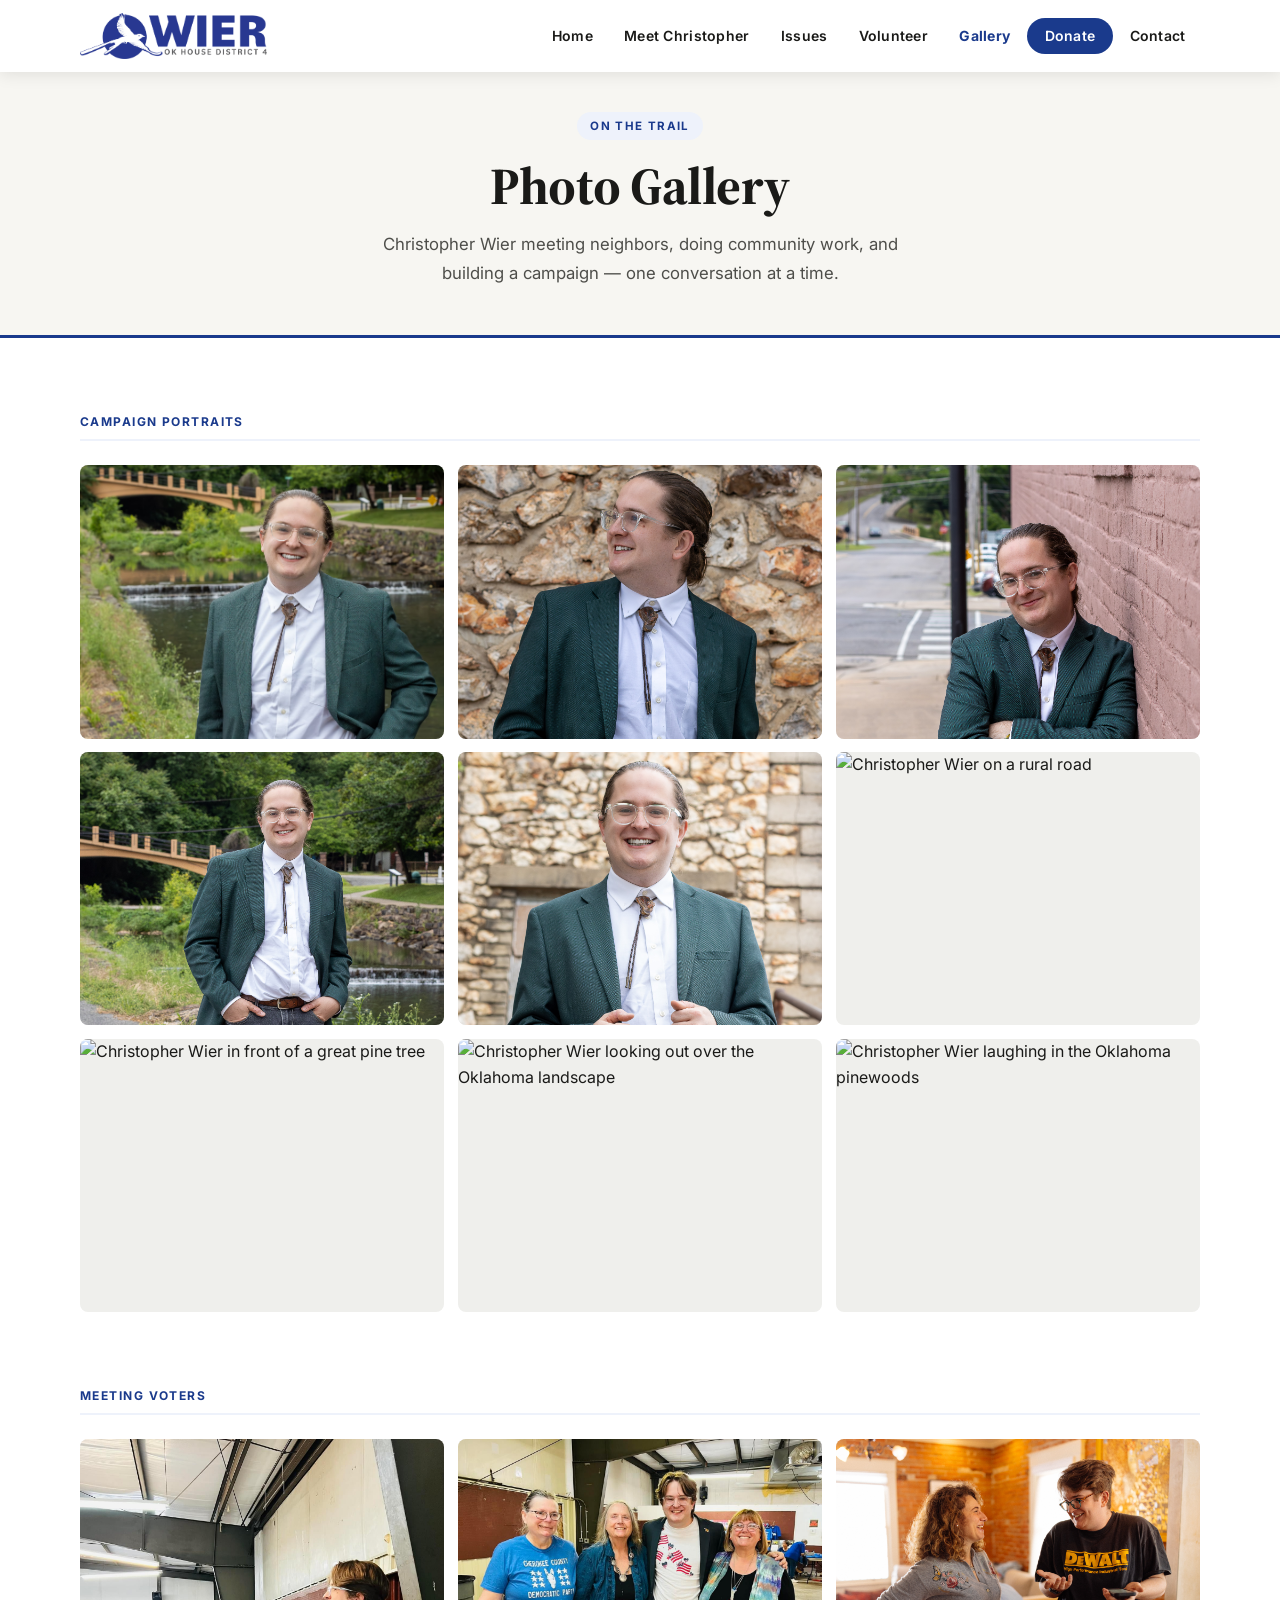
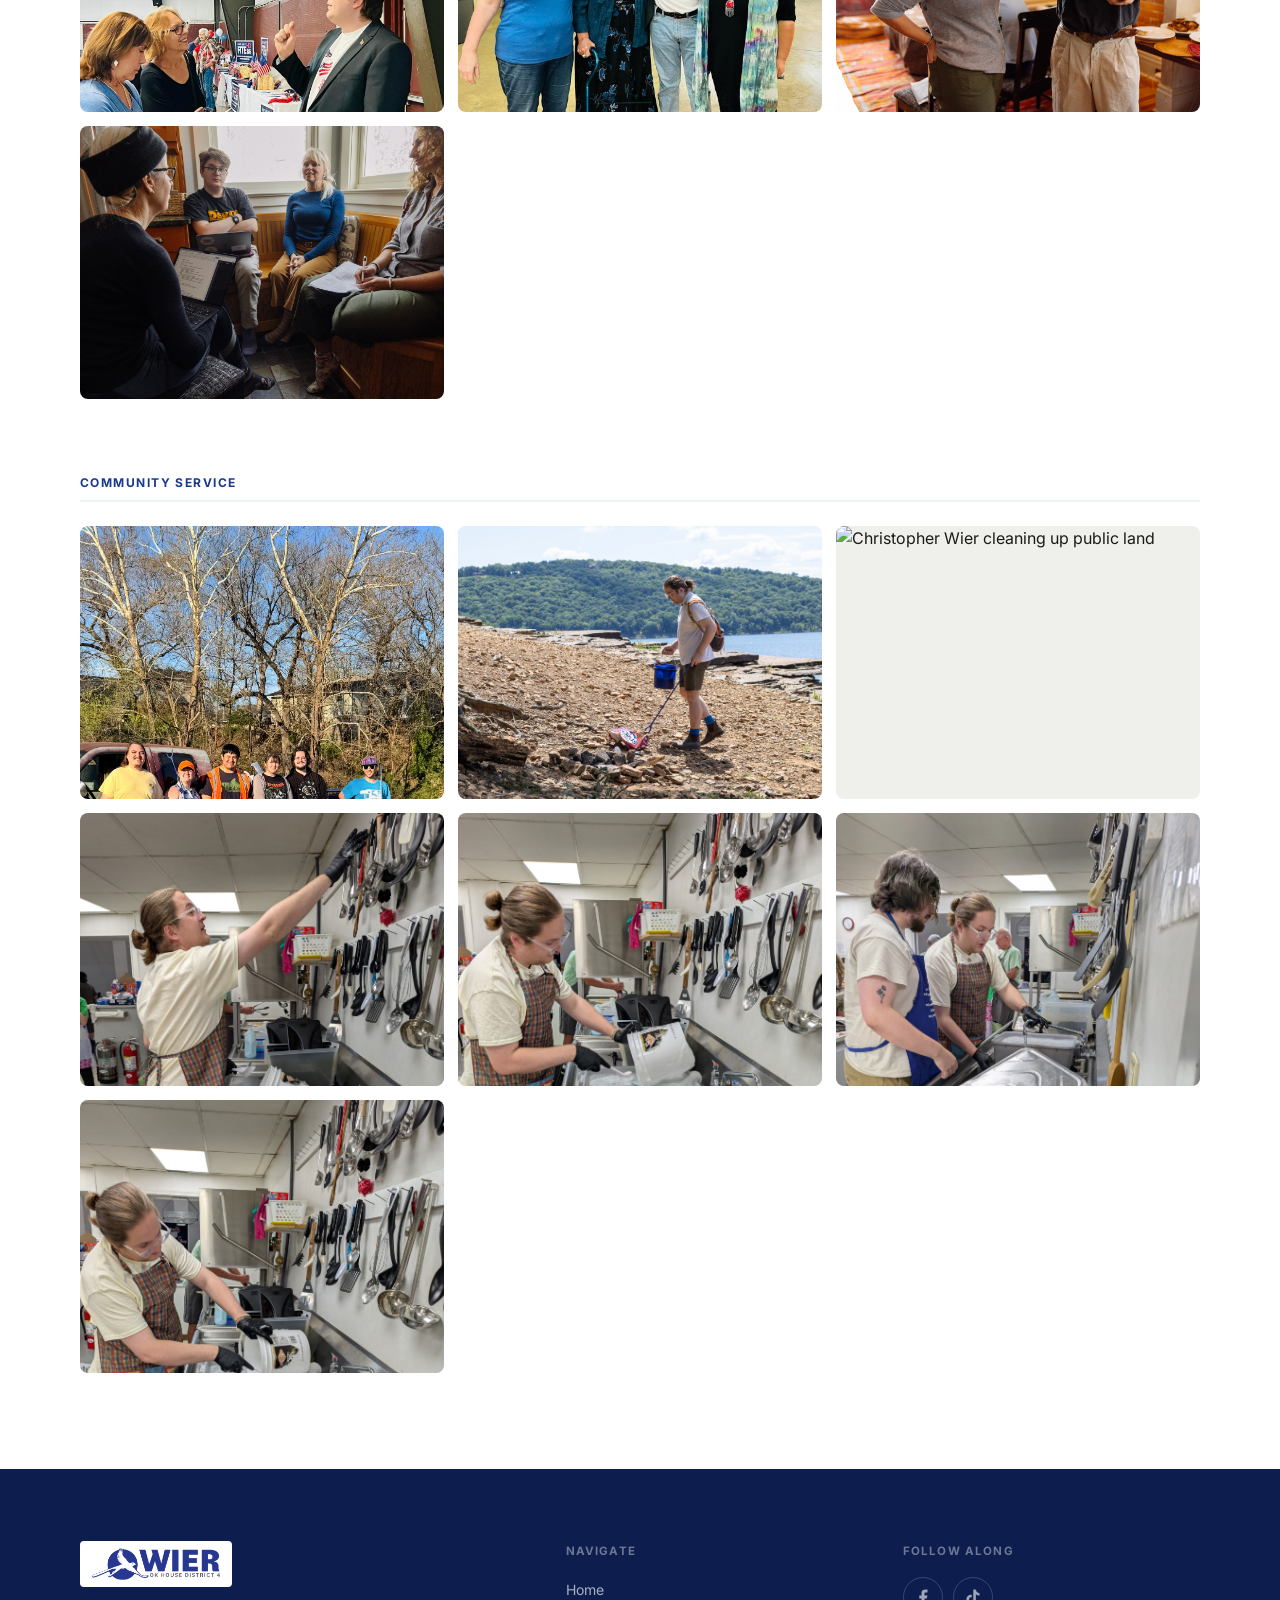
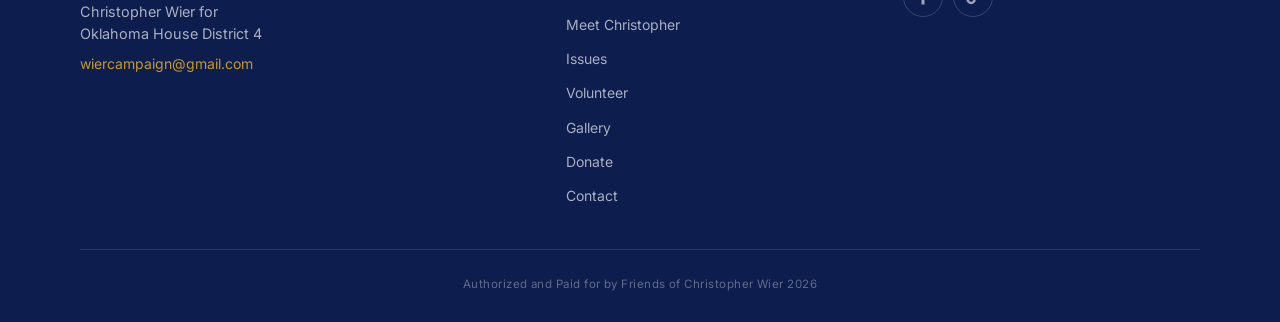
==== gallery.html @ afa6b305 "Complete campaign site redesign and feature additions - Full site rebuild: professional hero, Meet C" ====
<!DOCTYPE html>
<html lang="en">
<head>
  <meta charset="UTF-8">
  <meta name="viewport" content="width=device-width, initial-scale=1.0">
  <title>Gallery – Christopher Wier for Oklahoma House District 4</title>
  <meta name="description" content="Photos of Christopher Wier on the campaign trail in Oklahoma House District 4.">

  <link rel="icon" type="image/svg+xml" href="favicon.svg">
  <link rel="icon" type="image/png" href="assets/logos/Wier_logo_Final.png">
  <link rel="apple-touch-icon" href="assets/logos/Wier_logo_Final.png">

  <link rel="preconnect" href="https://fonts.googleapis.com">
  <link rel="preconnect" href="https://fonts.gstatic.com" crossorigin>
  <link href="https://fonts.googleapis.com/css2?family=Inter:wght@400;500;600;700&family=Source+Serif+4:ital,opsz,wght@0,8..60,400;0,8..60,600;0,8..60,700;1,8..60,400;1,8..60,600&display=swap" rel="stylesheet">

  <link rel="stylesheet" href="css/styles.css">
  <link rel="stylesheet" href="css/gallery.css">
</head>
<body class="gallery-page">

  <!-- =========================================================
       NAVIGATION  (same as main site)
  ========================================================= -->
  <header class="site-header is-scrolled" id="site-header">
    <nav class="nav-wrap">
      <a href="index.html" class="nav-logo-link" aria-label="Christopher Wier – Home">
        <img
          src="assets/logos/Wier_logo_Final.png"
          alt="Wier – OK House District 4"
          class="nav-logo"
          width="200"
          height="49"
        >
      </a>

      <button class="hamburger" id="hamburger" aria-label="Open navigation menu" aria-expanded="false" aria-controls="nav-menu">
        <span></span>
        <span></span>
        <span></span>
      </button>

      <ul class="nav-menu" id="nav-menu" role="list">
        <li><a href="index.html"          class="nav-link">Home</a></li>
        <li><a href="index.html#meet"     class="nav-link">Meet Christopher</a></li>
        <li><a href="index.html#issues"   class="nav-link">Issues</a></li>
        <li><a href="index.html#volunteer" class="nav-link">Volunteer</a></li>
        <li><a href="gallery.html"        class="nav-link nav-active">Gallery</a></li>
        <li><a href="https://secure.actblue.com/donate/christopher-wier-2026" class="nav-link nav-donate-pill" target="_blank" rel="noopener">Donate</a></li>
        <li><a href="index.html#contact"  class="nav-link">Contact</a></li>
      </ul>
    </nav>
  </header>

  <!-- =========================================================
       GALLERY HEADER
  ========================================================= -->
  <section class="gallery-hero">
    <div class="container">
      <span class="eyebrow">On the Trail</span>
      <h1>Photo Gallery</h1>
      <p>Christopher Wier meeting neighbors, doing community work, and building a campaign — one conversation at a time.</p>
    </div>
  </section>

  <!-- =========================================================
       GALLERY GRID
  ========================================================= -->
  <main class="gallery-main">
    <div class="container">

      <!-- Campaign Portraits -->
      <div class="gallery-category">
        <h2 class="gallery-cat-heading">Campaign Portraits</h2>
        <div class="photo-grid">

          <figure class="photo-item">
            <img src="assets/images/Front%20Page.JPG" alt="Christopher Wier at the Tahlequah bridge" loading="lazy">
          </figure>

          <figure class="photo-item">
            <img src="assets/images/WIER2026-1.JPG" alt="Christopher Wier" loading="lazy">
          </figure>

          <figure class="photo-item">
            <img src="assets/images/WIER2026-10.JPG" alt="Christopher Wier leaning against a brick building" loading="lazy">
          </figure>

          <figure class="photo-item">
            <img src="assets/images/WIER2026-20.JPG" alt="Christopher Wier at the creek in Tahlequah" loading="lazy">
          </figure>

          <figure class="photo-item">
            <img src="assets/images/WIER2026-5.JPG" alt="Christopher Wier on stone steps" loading="lazy">
          </figure>

          <figure class="photo-item">
            <img src="assets/images/DSC_1035.JPG" alt="Christopher Wier on a rural road" loading="lazy">
          </figure>

          <figure class="photo-item">
            <img src="assets/images/DSC_1046.JPG" alt="Christopher Wier in front of a great pine tree" loading="lazy">
          </figure>

          <figure class="photo-item">
            <img src="assets/images/DSC_1092.JPG" alt="Christopher Wier looking out over the Oklahoma landscape" loading="lazy">
          </figure>

          <figure class="photo-item">
            <img src="assets/images/DSC_1108.JPG" alt="Christopher Wier laughing in the Oklahoma pinewoods" loading="lazy">
          </figure>

        </div>
      </div>

      <!-- On the Trail -->
      <div class="gallery-category">
        <h2 class="gallery-cat-heading">Meeting Voters</h2>
        <div class="photo-grid">

          <figure class="photo-item">
            <img src="assets/images/IMG_5459.jpg" alt="Christopher Wier talking with voters at an event" loading="lazy">
          </figure>

          <figure class="photo-item">
            <img src="assets/images/IMG_5456.jpg" alt="Christopher Wier with supporters at a campaign event" loading="lazy">
          </figure>

          <figure class="photo-item">
            <img src="assets/images/_68A7377.jpg" alt="Christopher Wier meeting with constituents" loading="lazy">
          </figure>

          <figure class="photo-item">
            <img src="assets/images/_68A8656.jpg" alt="Christopher Wier at a campaign organizing meeting" loading="lazy">
          </figure>

        </div>
      </div>

      <!-- Community Service -->
      <div class="gallery-category">
        <h2 class="gallery-cat-heading">Community Service</h2>
        <div class="photo-grid">

          <figure class="photo-item">
            <img src="assets/images/IMG_7055.jpg" alt="Christopher Wier with a community cleanup crew" loading="lazy">
          </figure>

          <figure class="photo-item">
            <img src="assets/images/WIER2026-37_edited.jpg" alt="Christopher Wier doing environmental cleanup at the lake" loading="lazy">
          </figure>

          <figure class="photo-item">
            <img src="assets/images/WIER2026-38_edited.jpg" alt="Christopher Wier cleaning up public land" loading="lazy">
          </figure>

          <figure class="photo-item">
            <img src="assets/images/1000003516.jpeg" alt="Christopher Wier volunteering at a community kitchen" loading="lazy">
          </figure>

          <figure class="photo-item">
            <img src="assets/images/1000003518.jpeg" alt="Christopher Wier doing dish work at a community food service" loading="lazy">
          </figure>

          <figure class="photo-item">
            <img src="assets/images/1000003520.jpeg" alt="Christopher Wier volunteering at a community food pantry" loading="lazy">
          </figure>

          <figure class="photo-item">
            <img src="assets/images/PXL_20260604_215813977.jpeg" alt="Christopher Wier volunteering at a community kitchen" loading="lazy">
          </figure>

        </div>
      </div>

    </div>
  </main>

  <!-- =========================================================
       FOOTER  (same as main site)
  ========================================================= -->
  <footer class="site-footer" role="contentinfo">
    <div class="container">
      <div class="footer-grid">

        <div class="footer-brand">
          <img
            src="assets/logos/Wier_logo_Final.png"
            alt="Christopher Wier – OK House District 4"
            class="footer-logo"
            width="180"
            height="44"
            loading="lazy"
          >
          <p>Christopher Wier for<br>Oklahoma House District 4</p>
          <a href="mailto:wiercampaign@gmail.com" class="footer-email">wiercampaign@gmail.com</a>
        </div>

        <div class="footer-nav-col">
          <p class="footer-col-heading">Navigate</p>
          <ul role="list" class="footer-nav-list">
            <li><a href="index.html">Home</a></li>
            <li><a href="index.html#meet">Meet Christopher</a></li>
            <li><a href="index.html#issues">Issues</a></li>
            <li><a href="index.html#volunteer">Volunteer</a></li>
            <li><a href="gallery.html">Gallery</a></li>
            <li><a href="https://secure.actblue.com/donate/christopher-wier-2026" target="_blank" rel="noopener">Donate</a></li>
            <li><a href="index.html#contact">Contact</a></li>
          </ul>
        </div>

        <div class="footer-social-col">
          <p class="footer-col-heading">Follow Along</p>
          <div class="footer-icons" role="list">
            <a href="https://www.facebook.com/wierok2024" class="footer-icon-link" aria-label="Facebook" role="listitem" target="_blank" rel="noopener">
              <svg viewBox="0 0 24 24" fill="currentColor" aria-hidden="true"><path d="M18 2h-3a5 5 0 0 0-5 5v3H7v4h3v8h4v-8h3l1-4h-4V7a1 1 0 0 1 1-1h3z"/></svg>
            </a>
            <a href="https://www.tiktok.com/@chriswier" class="footer-icon-link" aria-label="TikTok" role="listitem" target="_blank" rel="noopener">
              <svg viewBox="0 0 24 24" fill="currentColor" aria-hidden="true"><path d="M19.59 6.69a4.83 4.83 0 0 1-3.77-4.25V2h-3.45v13.67a2.89 2.89 0 0 1-2.88 2.5 2.89 2.89 0 0 1-2.89-2.89 2.89 2.89 0 0 1 2.89-2.89c.28 0 .54.04.79.1V9.01a6.32 6.32 0 0 0-.79-.05 6.34 6.34 0 0 0-6.34 6.34 6.34 6.34 0 0 0 6.34 6.34 6.34 6.34 0 0 0 6.33-6.34V8.69a8.18 8.18 0 0 0 4.78 1.52V6.76a4.85 4.85 0 0 1-1.01-.07z"/></svg>
            </a>
          </div>
        </div>

      </div>

      <div class="footer-bottom">
        <p class="paid-for">Authorized and Paid for by Friends of Christopher Wier 2026</p>
      </div>
    </div>
  </footer>

  <script src="js/gallery.js"></script>
</body>
</html>
---- css/styles.css ----
/* ================================================================
   Christopher Wier for Oklahoma House District 4
   Campaign Website – Stylesheet
   ================================================================ */

/* ---------------------------------------------------------------
   1. Design Tokens
--------------------------------------------------------------- */
:root {
  /* Brand Colors */
  --blue:        #1A3A8C;   /* primary campaign blue (matches logo) */
  --blue-dark:   #0C1D4E;   /* deep navy – dark sections            */
  --blue-mid:    #2451B0;   /* hover / active states                */
  --blue-light:  #EEF2FB;   /* tint for subtle bg accents           */
  --gold:        #C59A28;   /* warm gold accent                     */
  --gold-dark:   #A07C18;   /* gold hover                           */
  --gold-light:  #FDF7E7;   /* gold tint                            */

  /* Neutrals */
  --white:       #FFFFFF;
  --off-white:   #F7F6F2;   /* light section backgrounds            */
  --gray-100:    #EFEFEC;
  --gray-200:    #DDDDD9;
  --gray-400:    #9A9993;
  --gray-600:    #55554F;
  --text:        #1A1A18;
  --text-muted:  #4E4E4A;

  /* Typography */
  --font-ui:      'Inter', system-ui, -apple-system, sans-serif;
  --font-display: 'Source Serif 4', Georgia, 'Times New Roman', serif;

  /* Spacing & Layout */
  --max-w:    1200px;
  --gutter:   clamp(1.25rem, 5vw, 2.5rem);
  --section-pad: clamp(4rem, 9vw, 7rem);

  /* Elevation */
  --shadow-sm: 0 1px 4px rgba(0,0,0,.06);
  --shadow:    0 2px 14px rgba(0,0,0,.08);
  --shadow-md: 0 6px 28px rgba(0,0,0,.12);
  --shadow-lg: 0 12px 48px rgba(0,0,0,.16);

  /* Misc */
  --radius:    4px;
  --radius-lg: 8px;
  --ease:      cubic-bezier(.25,.46,.45,.94);
  --speed:     .2s;
}

/* ---------------------------------------------------------------
   2. Reset & Base
--------------------------------------------------------------- */
*, *::before, *::after { box-sizing: border-box; margin: 0; padding: 0; }

/* Ensure the HTML hidden attribute always wins over display:flex/grid */
[hidden] { display: none !important; }

html {
  scroll-behavior: smooth;
  -webkit-text-size-adjust: 100%;
}

body {
  font-family: var(--font-ui);
  font-size: 1rem;
  line-height: 1.6;
  color: var(--text);
  background: var(--white);
  -webkit-font-smoothing: antialiased;
  -moz-osx-font-smoothing: grayscale;
}

img, svg { display: block; max-width: 100%; height: auto; }
a { color: inherit; text-decoration: none; }
ul { list-style: none; }
button { cursor: pointer; font-family: inherit; border: none; background: none; }
input, select, textarea { font-family: inherit; }

/* ---------------------------------------------------------------
   3. Typography Scale
--------------------------------------------------------------- */
h1, h2, h3, h4 {
  font-family: var(--font-display);
  line-height: 1.15;
  color: var(--text);
}

h1 { font-size: clamp(2.6rem, 6vw, 4.75rem); font-weight: 700; letter-spacing: -.01em; }
h2 { font-size: clamp(1.85rem, 4vw, 2.75rem); font-weight: 600; letter-spacing: -.01em; }
h3 { font-size: 1.2rem; font-weight: 600; }

p {
  line-height: 1.75;
  color: var(--text-muted);
}
p + p { margin-top: .9rem; }

.intro-lead {
  font-size: 1.1rem;
  line-height: 1.75;
  color: var(--text);
}

/* Eyebrow labels */
.eyebrow {
  display: inline-block;
  font-family: var(--font-ui);
  font-size: .72rem;
  font-weight: 700;
  letter-spacing: .12em;
  text-transform: uppercase;
  color: var(--blue);
  background: var(--blue-light);
  padding: .3rem .8rem;
  border-radius: 2rem;
  margin-bottom: .65rem;
}
.eyebrow-light {
  display: inline-block;
  font-family: var(--font-ui);
  font-size: .72rem;
  font-weight: 700;
  letter-spacing: .12em;
  text-transform: uppercase;
  color: var(--gold);
  margin-bottom: .65rem;
}

/* ---------------------------------------------------------------
   4. Layout Utilities
--------------------------------------------------------------- */
.container {
  max-width: var(--max-w);
  margin: 0 auto;
  padding: 0 var(--gutter);
}

.section {
  padding: var(--section-pad) 0;
}

/* Background variants */
.bg-light { background: var(--off-white); }
.bg-dark  { background: var(--blue-dark); }
.bg-blue  { background: var(--blue); }

.section-header.centered {
  max-width: 660px;
  margin: 0 auto clamp(2.5rem, 5vw, 4rem);
  text-align: center;
}
.section-header.centered h2 { margin-top: .4rem; }
.section-lead {
  margin-top: .75rem;
  font-size: 1.05rem;
  color: var(--text-muted);
}

/* ---------------------------------------------------------------
   5. Buttons
--------------------------------------------------------------- */
.btn {
  display: inline-flex;
  align-items: center;
  justify-content: center;
  gap: .45rem;
  padding: .8rem 1.8rem;
  border-radius: var(--radius);
  font-family: var(--font-ui);
  font-size: .875rem;
  font-weight: 600;
  letter-spacing: .04em;
  text-transform: uppercase;
  white-space: nowrap;
  transition: background var(--speed) var(--ease),
              border-color var(--speed) var(--ease),
              color var(--speed) var(--ease),
              transform var(--speed) var(--ease),
              box-shadow var(--speed) var(--ease);
}
.btn:focus-visible {
  outline: 3px solid var(--gold);
  outline-offset: 3px;
}
.btn:active { transform: scale(.98); }

/* Solid blue */
.btn-blue {
  background: var(--blue);
  color: var(--white);
  border: 2px solid var(--blue);
}
.btn-blue:hover {
  background: var(--blue-mid);
  border-color: var(--blue-mid);
  transform: translateY(-1px);
  box-shadow: 0 4px 14px rgba(26,58,140,.3);
}

/* Solid white (for dark backgrounds) */
.btn-white {
  background: var(--white);
  color: var(--blue);
  border: 2px solid var(--white);
  font-weight: 700;
}
.btn-white:hover {
  background: var(--off-white);
  transform: translateY(-1px);
  box-shadow: 0 4px 14px rgba(0,0,0,.15);
}

/* Ghost white (for dark backgrounds) */
.btn-ghost-white {
  background: transparent;
  color: var(--white);
  border: 2px solid rgba(255,255,255,.75);
}
.btn-ghost-white:hover {
  background: rgba(255,255,255,.1);
  border-color: var(--white);
}

/* Gold accent */
.btn-gold {
  background: var(--gold);
  color: var(--blue-dark);
  border: 2px solid var(--gold);
  font-weight: 700;
}
.btn-gold:hover {
  background: var(--gold-dark);
  border-color: var(--gold-dark);
  transform: translateY(-1px);
  box-shadow: 0 4px 16px rgba(197,154,40,.4);
}

/* Large size */
.btn-lg {
  padding: 1rem 2.5rem;
  font-size: 1rem;
}

/* Full width */
.btn-full { width: 100%; }

/* ---------------------------------------------------------------
   6. Navigation
--------------------------------------------------------------- */
.site-header {
  position: fixed;
  top: 0;
  left: 0;
  right: 0;
  z-index: 200;
  transition: background var(--speed) var(--ease),
              box-shadow var(--speed) var(--ease);
}

/* Transparent state (over hero) */
.site-header.is-transparent {
  background: transparent;
}
.site-header.is-transparent .nav-logo {
  /* Keep real logo colors — drop-shadow lifts it off the dark photo */
  filter: drop-shadow(0 1px 6px rgba(0,0,0,.55));
}
.site-header.is-transparent .nav-link {
  color: rgba(255,255,255,.92);
}
.site-header.is-transparent .nav-link:hover {
  color: #fff;
}
.site-header.is-transparent .nav-donate-pill {
  background: var(--gold);
  color: var(--blue-dark) !important;
}
.site-header.is-transparent .hamburger span {
  background: #fff;
}

/* Scrolled state */
.site-header.is-scrolled {
  background: var(--white);
  box-shadow: 0 2px 16px rgba(0,0,0,.1);
}
.site-header.is-scrolled .nav-logo {
  filter: none;
}
.site-header.is-scrolled .nav-link {
  color: var(--text);
}
.site-header.is-scrolled .nav-link:hover {
  color: var(--blue);
}
.site-header.is-scrolled .nav-donate-pill {
  background: var(--blue);
  color: var(--white) !important;
}
.site-header.is-scrolled .hamburger span {
  background: var(--text);
}

.nav-wrap {
  max-width: var(--max-w);
  margin: 0 auto;
  padding: 0 var(--gutter);
  height: 72px;
  display: flex;
  align-items: center;
  justify-content: space-between;
  gap: 1rem;
}

.nav-logo-link { display: flex; align-items: center; flex-shrink: 0; }
.nav-logo { height: 46px; width: auto; transition: filter var(--speed); }

.nav-menu {
  display: flex;
  align-items: center;
  gap: .15rem;
}

.nav-link {
  display: block;
  padding: .45rem .9rem;
  font-size: .875rem;
  font-weight: 600;
  border-radius: var(--radius);
  letter-spacing: .02em;
  transition: color var(--speed), background var(--speed);
}

.nav-donate-pill {
  padding: .45rem 1.1rem !important;
  border-radius: 3rem !important;
  transition: background var(--speed), color var(--speed) !important;
}
.nav-donate-pill:hover { opacity: .9; }

/* Hamburger */
.hamburger {
  display: none;
  flex-direction: column;
  gap: 5px;
  padding: 8px;
  margin-right: -.5rem;
  background: transparent;
  border: none;
  cursor: pointer;
  flex-shrink: 0;
}
.hamburger span {
  display: block;
  width: 24px;
  height: 2px;
  border-radius: 2px;
  background: var(--text);
  transition: transform .3s var(--ease), opacity .3s;
}
.hamburger[aria-expanded="true"] span:nth-child(1) {
  transform: translateY(7px) rotate(45deg);
}
.hamburger[aria-expanded="true"] span:nth-child(2) {
  opacity: 0;
}
.hamburger[aria-expanded="true"] span:nth-child(3) {
  transform: translateY(-7px) rotate(-45deg);
}

/* ---------------------------------------------------------------
   7. Hero
--------------------------------------------------------------- */
.hero {
  position: relative;
  min-height: 100svh;
  min-height: 100vh;
  display: flex;
  flex-direction: column;
  justify-content: flex-end;
  overflow: hidden;
}

.hero-media {
  position: absolute;
  inset: 0;
  z-index: 0;
}
.hero-bg {
  width: 100%;
  height: 100%;
  object-fit: cover;
  object-position: center 20%;
}
.hero-gradient {
  position: absolute;
  inset: 0;
  /* Lighter at top (shows Christopher's face) → very dark at bottom (text) */
  background: linear-gradient(
    to top,
    rgba(8, 18, 56, .96) 0%,
    rgba(8, 18, 56, .80) 30%,
    rgba(8, 18, 56, .35) 60%,
    rgba(8, 18, 56, .08) 100%
  );
}

.hero-body {
  position: relative;
  z-index: 1;
  max-width: var(--max-w);
  width: 100%;
  margin: 0 auto;
  padding: 7rem var(--gutter) 5.5rem;
}

.hero-logo {
  height: 62px;
  width: auto;
  margin-bottom: 1.75rem;
  /* Keep real logo — drop-shadow creates contrast against the dark photo overlay */
  filter: drop-shadow(0 2px 8px rgba(0,0,0,.6));
}

.hero-name {
  font-family: var(--font-display);
  font-size: clamp(2.75rem, 6.5vw, 5rem);
  font-weight: 700;
  color: var(--white);
  line-height: 1.05;
  letter-spacing: -.02em;
  text-shadow: 0 2px 20px rgba(0,0,0,.3);
}

.hero-office {
  margin-top: .35rem;
  font-size: clamp(.9rem, 2vw, 1.2rem);
  font-weight: 600;
  color: rgba(255,255,255,.8);
  letter-spacing: .06em;
  text-transform: uppercase;
}

.hero-tagline {
  margin-top: 1rem;
  font-family: var(--font-display);
  font-size: clamp(1.05rem, 2.2vw, 1.4rem);
  font-style: italic;
  color: rgba(255,255,255,.88);
  line-height: 1.5;
}

.hero-actions {
  display: flex;
  flex-wrap: wrap;
  gap: .85rem;
  margin-top: 2.25rem;
}

.hero-scroll-cue {
  position: absolute;
  bottom: 1.5rem;
  left: 50%;
  transform: translateX(-50%);
  z-index: 1;
  color: rgba(255,255,255,.55);
  animation: bounce-y 2.2s infinite ease-in-out;
}
@keyframes bounce-y {
  0%, 100% { transform: translateX(-50%) translateY(0); }
  50%       { transform: translateX(-50%) translateY(7px); }
}

/* ---------------------------------------------------------------
   8. Meet Christopher  (intro section)
--------------------------------------------------------------- */
.meet-grid {
  display: grid;
  grid-template-columns: 340px 1fr;
  gap: clamp(2.5rem, 7vw, 6rem);
  align-items: center;
}

/* Portrait */
.meet-portrait-col { position: relative; }

.portrait-frame {
  border-radius: var(--radius-lg);
  overflow: hidden;
  box-shadow: var(--shadow-lg);
  position: relative;
}
/* Gold accent line */
.portrait-frame::before {
  content: '';
  position: absolute;
  top: -6px;
  left: -6px;
  right: 6px;
  bottom: 6px;
  border: 3px solid var(--gold);
  border-radius: var(--radius-lg);
  z-index: -1;
  pointer-events: none;
}
.portrait-img {
  width: 100%;
  aspect-ratio: 3/4;
  object-fit: cover;
  object-position: center top;
}

/* District badge */
.portrait-badge {
  position: absolute;
  bottom: -1.25rem;
  right: -1.25rem;
  background: var(--blue);
  color: var(--white);
  padding: 1rem 1.35rem;
  border-radius: var(--radius);
  text-align: center;
  box-shadow: var(--shadow-md);
  line-height: 1.3;
}
.badge-top {
  display: block;
  font-size: .68rem;
  font-weight: 700;
  letter-spacing: .1em;
  text-transform: uppercase;
  color: var(--gold);
}
.badge-num {
  display: block;
  font-family: var(--font-display);
  font-size: 1.15rem;
  font-weight: 600;
}

/* Text column */
.meet-text-col h2      { margin: .4rem 0 1.25rem; }
.meet-text-col p       { margin-bottom: .9rem; }
.meet-text-col .btn    { margin-top: 1.5rem; }

/* ---------------------------------------------------------------
   9. About / Bio
--------------------------------------------------------------- */
.about-grid {
  display: grid;
  grid-template-columns: 1.15fr 1fr;
  gap: clamp(2.5rem, 7vw, 6rem);
  align-items: start;
}

.about-text-col h2 { margin: .4rem 0 1.5rem; }
.about-text-col p  { font-size: 1.025rem; }

/* Stacked photo layout */
.photo-stack {
  display: grid;
  grid-template-rows: auto auto;
  gap: .85rem;
}
.photo-stack-main img,
.photo-stack-secondary img {
  width: 100%;
  border-radius: var(--radius-lg);
  box-shadow: var(--shadow);
}
.photo-stack-main img {
  aspect-ratio: 4/3;
  object-fit: cover;
  object-position: center;
}
.photo-stack-secondary img {
  aspect-ratio: 4/3;
  object-fit: cover;
  object-position: center top;
}

/* ---------------------------------------------------------------
   10. Issues
--------------------------------------------------------------- */
.issues-grid {
  display: grid;
  grid-template-columns: repeat(2, 1fr);
  gap: 1.5rem;
  margin-bottom: clamp(2rem, 5vw, 3.5rem);
}

.issue-card {
  background: var(--white);
  border: 1px solid var(--gray-100);
  border-top: 3px solid var(--blue);
  border-radius: var(--radius-lg);
  padding: 1.85rem 1.75rem;
  transition: box-shadow var(--speed), transform var(--speed);
}
.issue-card:hover {
  box-shadow: var(--shadow-md);
  transform: translateY(-3px);
}

.issue-icon {
  width: 50px;
  height: 50px;
  background: var(--blue-light);
  border-radius: 50%;
  display: flex;
  align-items: center;
  justify-content: center;
  margin-bottom: 1.25rem;
}
.issue-icon svg {
  width: 22px;
  height: 22px;
  stroke: var(--blue);
}

.issue-card h3 {
  font-size: 1.1rem;
  line-height: 1.3;
  margin-bottom: .75rem;
  color: var(--text);
}
.issue-card p { font-size: .95rem; }

/* Photo bar below cards */
.issues-photos {
  display: grid;
  grid-template-columns: repeat(3, 1fr);
  gap: 1rem;
}
.issues-photo {
  width: 100%;
  aspect-ratio: 4/3;
  object-fit: cover;
  border-radius: var(--radius-lg);
  box-shadow: var(--shadow);
}

/* ---------------------------------------------------------------
   11. Plan / How We Move Forward
--------------------------------------------------------------- */
.plan-grid {
  display: grid;
  grid-template-columns: 1.2fr 1fr;
  gap: clamp(2.5rem, 7vw, 6rem);
  align-items: center;
}

/* Text */
.plan-text-col h2 {
  color: var(--white);
  margin: .4rem 0 1.5rem;
}
.plan-text-col p  { color: rgba(255,255,255,.82); font-size: 1.025rem; }

.plan-quote {
  margin: 2rem 0;
  padding: 1.5rem 1.75rem;
  border-left: 4px solid var(--gold);
  background: rgba(255,255,255,.05);
  border-radius: 0 var(--radius) var(--radius) 0;
}
.plan-quote p {
  font-family: var(--font-display);
  font-style: italic;
  font-size: 1.2rem;
  color: var(--gold);
  line-height: 1.5;
}
.plan-quote p + p { margin-top: .25rem; }
.plan-quote footer {
  margin-top: .85rem;
  font-size: .85rem;
  font-weight: 600;
  color: rgba(255,255,255,.5);
  letter-spacing: .04em;
}

/* Photo */
.plan-photo {
  width: 100%;
  border-radius: var(--radius-lg);
  box-shadow: var(--shadow-lg);
  aspect-ratio: 3/4;
  object-fit: cover;
  object-position: center top;
}

/* ---------------------------------------------------------------
   12a. Newsletter Strip
--------------------------------------------------------------- */
.newsletter-strip {
  background: var(--blue-light);
  border-top: 3px solid var(--blue);
  border-bottom: 3px solid var(--blue);
  padding: clamp(2.5rem, 5vw, 4rem) 0;
}

.newsletter-inner {
  display: grid;
  grid-template-columns: 1fr 1.4fr;
  gap: clamp(1.5rem, 5vw, 4rem);
  align-items: center;
}

.newsletter-text h2 {
  font-size: clamp(1.35rem, 3vw, 1.85rem);
  color: var(--blue-dark);
  margin-bottom: .5rem;
}
.newsletter-text p {
  font-size: .95rem;
  color: var(--text-muted);
  line-height: 1.65;
}

.newsletter-fields {
  display: flex;
  gap: .65rem;
  flex-wrap: wrap;
}
.nl-field { flex: 1; min-width: 160px; }
.nl-field input {
  width: 100%;
  padding: .72rem .95rem;
  border: 1.5px solid var(--gray-200);
  border-radius: var(--radius);
  font-family: var(--font-ui);
  font-size: .95rem;
  color: var(--text);
  background: var(--white);
  outline: none;
  transition: border-color var(--speed), box-shadow var(--speed);
}
.nl-field input::placeholder { color: var(--gray-400); }
.nl-field input:focus {
  border-color: var(--blue);
  box-shadow: 0 0 0 3px rgba(26,58,140,.12);
}
.nl-field input.invalid {
  border-color: #DC2626;
  box-shadow: 0 0 0 3px rgba(220,38,38,.1);
}

.newsletter-fields .btn {
  flex-shrink: 0;
  align-self: flex-start;
}

.nl-feedback {
  margin-top: .85rem;
  width: 100%;
}

/* Screen-reader-only labels */
.sr-only {
  position: absolute;
  width: 1px;
  height: 1px;
  padding: 0;
  margin: -1px;
  overflow: hidden;
  clip: rect(0,0,0,0);
  white-space: nowrap;
  border: 0;
}

@media (max-width: 720px) {
  .newsletter-inner { grid-template-columns: 1fr; }
  .newsletter-fields { flex-direction: column; }
  .newsletter-fields .btn { width: 100%; }
}

/* ---------------------------------------------------------------
   12. Forms (shared)
--------------------------------------------------------------- */
.form-card {
  background: var(--white);
  border-radius: var(--radius-lg);
  box-shadow: var(--shadow-md);
  padding: clamp(1.75rem, 5vw, 3rem);
  max-width: 780px;
  margin: 0 auto;
}

.form-row-2 {
  display: grid;
  grid-template-columns: 1fr 1fr;
  gap: 1.25rem;
}

.form-field {
  display: flex;
  flex-direction: column;
  gap: .4rem;
  margin-bottom: 1.25rem;
}
.form-field:last-of-type { margin-bottom: 0; }

.form-field label {
  font-size: .82rem;
  font-weight: 600;
  letter-spacing: .02em;
  color: var(--text);
}
.req { color: var(--blue); margin-left: .1rem; }

.form-field input,
.form-field select,
.form-field textarea {
  width: 100%;
  padding: .7rem .95rem;
  border: 1.5px solid var(--gray-200);
  border-radius: var(--radius);
  font-size: .95rem;
  color: var(--text);
  background: var(--white);
  outline: none;
  transition: border-color var(--speed), box-shadow var(--speed);
  -webkit-appearance: none;
  appearance: none;
}
.form-field input::placeholder,
.form-field textarea::placeholder {
  color: var(--gray-400);
}
.form-field input:focus,
.form-field select:focus,
.form-field textarea:focus {
  border-color: var(--blue);
  box-shadow: 0 0 0 3px rgba(26,58,140,.12);
}

/* Select arrow */
.form-field select {
  background-image: url("data:image/svg+xml,%3Csvg xmlns='http://www.w3.org/2000/svg' width='14' height='14' viewBox='0 0 24 24' fill='none' stroke='%234E4E4A' stroke-width='2.5' stroke-linecap='round' stroke-linejoin='round'%3E%3Cpolyline points='6 9 12 15 18 9'/%3E%3C/svg%3E");
  background-repeat: no-repeat;
  background-position: right .95rem center;
  padding-right: 2.5rem;
  cursor: pointer;
}
.form-field select:invalid { color: var(--gray-400); }

.form-field textarea { resize: vertical; min-height: 110px; }

/* Invalid field state (via JS) */
.form-field input.invalid,
.form-field select.invalid,
.form-field textarea.invalid {
  border-color: #DC2626;
  box-shadow: 0 0 0 3px rgba(220,38,38,.1);
}

.form-actions { margin-top: 1.5rem; }

/* Submit button states */
.btn-submit { position: relative; min-width: 180px; }
.btn-label  { display: flex; align-items: center; justify-content: center; gap: .5rem; }
.btn-spinner {
  display: flex;
  align-items: center;
  justify-content: center;
  gap: .5rem;
}
.spinner-icon {
  width: 18px;
  height: 18px;
  animation: spin .9s linear infinite;
}
@keyframes spin { to { transform: rotate(360deg); } }

/* Feedback messages */
.form-feedback {
  display: flex;
  align-items: flex-start;
  gap: .85rem;
  padding: 1rem 1.25rem;
  border-radius: var(--radius);
  margin-top: 1.25rem;
}
.form-feedback svg { width: 20px; height: 20px; flex-shrink: 0; margin-top: .15rem; }
.form-feedback strong { display: block; margin-bottom: .2rem; font-size: .95rem; }
.form-feedback p { font-size: .88rem; }
.form-feedback a { color: var(--blue); text-decoration: underline; }

.form-success {
  background: #f0fdf4;
  border: 1px solid #86efac;
  color: #166534;
}
.form-success svg { stroke: #16a34a; }
.form-success p   { color: #166534; }

.form-error {
  background: #fef2f2;
  border: 1px solid #fca5a5;
  color: #991b1b;
}
.form-error svg { stroke: #dc2626; }
.form-error p   { color: #991b1b; }

/* ---------------------------------------------------------------
   13. Donate
--------------------------------------------------------------- */
.donate-grid {
  display: grid;
  grid-template-columns: 1fr auto;
  gap: clamp(2rem, 6vw, 5rem);
  align-items: center;
}

.donate-text h2 { color: var(--white); margin: .4rem 0 1rem; }
.donate-text p  { color: rgba(255,255,255,.82); }

.donate-checklist {
  display: flex;
  flex-direction: column;
  gap: .65rem;
  margin-top: 1.5rem;
}
.donate-checklist li {
  display: flex;
  align-items: center;
  gap: .6rem;
  font-size: .95rem;
  font-weight: 500;
  color: rgba(255,255,255,.88);
}
.donate-checklist svg { width: 16px; height: 16px; stroke: var(--gold); flex-shrink: 0; }

.donate-cta-col {
  display: flex;
  flex-direction: column;
  align-items: center;
  gap: 1rem;
  flex-shrink: 0;
  text-align: center;
}
.donate-legal {
  font-size: .72rem;
  color: rgba(255,255,255,.45);
  line-height: 1.5;
  max-width: 220px;
}

/* ---------------------------------------------------------------
   14. Contact
--------------------------------------------------------------- */
.contact-grid {
  display: grid;
  grid-template-columns: 1fr 1.4fr;
  gap: clamp(2.5rem, 7vw, 6rem);
  align-items: start;
}

.contact-info-col h2 { margin: .4rem 0 1rem; }
.contact-info-col > p { margin-bottom: 1.75rem; }

.contact-email-link {
  display: flex;
  align-items: center;
  gap: 1rem;
  padding: 1rem 1.25rem;
  background: var(--white);
  border: 1.5px solid var(--gray-200);
  border-radius: var(--radius-lg);
  box-shadow: var(--shadow-sm);
  margin-bottom: 2rem;
  transition: border-color var(--speed), box-shadow var(--speed);
}
.contact-email-link:hover {
  border-color: var(--blue);
  box-shadow: var(--shadow);
}
.contact-email-icon {
  width: 44px;
  height: 44px;
  background: var(--blue-light);
  border-radius: 50%;
  display: flex;
  align-items: center;
  justify-content: center;
  flex-shrink: 0;
}
.contact-email-icon svg { width: 20px; height: 20px; stroke: var(--blue); }
.contact-label  { display: block; font-size: .72rem; font-weight: 700; letter-spacing: .08em; text-transform: uppercase; color: var(--gray-600); margin-bottom: .1rem; }
.contact-value  { display: block; font-size: .95rem; font-weight: 600; color: var(--blue); }

.contact-social-label { font-size: .82rem; font-weight: 700; letter-spacing: .06em; text-transform: uppercase; color: var(--gray-600); margin-bottom: .75rem; }
.social-row { display: flex; gap: .75rem; flex-wrap: wrap; }

.social-pill {
  display: inline-flex;
  align-items: center;
  gap: .5rem;
  padding: .5rem 1rem;
  border: 1.5px solid var(--gray-200);
  border-radius: 3rem;
  font-size: .875rem;
  font-weight: 600;
  color: var(--text);
  transition: border-color var(--speed), background var(--speed), color var(--speed);
}
.social-pill:hover { border-color: var(--blue); color: var(--blue); background: var(--blue-light); }
.social-pill svg { width: 18px; height: 18px; stroke: currentColor; }
.social-pill svg[fill="currentColor"] { stroke: none; }

/* ---------------------------------------------------------------
   15. Footer
--------------------------------------------------------------- */
.site-footer {
  background: var(--blue-dark);
  color: rgba(255,255,255,.7);
  padding: clamp(3rem, 6vw, 4.5rem) 0 1.75rem;
}

.footer-grid {
  display: grid;
  grid-template-columns: 1.5fr 1fr 1fr;
  gap: 2.5rem;
  padding-bottom: 2.5rem;
  border-bottom: 1px solid rgba(255,255,255,.1);
  margin-bottom: 1.5rem;
}

.footer-logo {
  height: 46px;
  width: auto;
  /* White pill background so the colored logo reads on dark navy */
  background: var(--white);
  padding: .45rem .75rem;
  border-radius: var(--radius);
  margin-bottom: .85rem;
}
.footer-brand p {
  font-size: .9rem;
  line-height: 1.55;
  color: rgba(255,255,255,.65);
  margin-top: .5rem;
}
.footer-email {
  display: inline-block;
  margin-top: .5rem;
  font-size: .875rem;
  color: var(--gold);
  transition: opacity var(--speed);
}
.footer-email:hover { opacity: .8; text-decoration: underline; }

.footer-col-heading {
  font-size: .72rem;
  font-weight: 700;
  letter-spacing: .1em;
  text-transform: uppercase;
  color: rgba(255,255,255,.4);
  margin-bottom: 1rem;
}

.footer-nav-list {
  display: flex;
  flex-direction: column;
  gap: .55rem;
}
.footer-nav-list a {
  font-size: .875rem;
  color: rgba(255,255,255,.65);
  transition: color var(--speed);
}
.footer-nav-list a:hover { color: var(--white); }

.footer-icons {
  display: flex;
  gap: .65rem;
}
.footer-icon-link {
  display: flex;
  align-items: center;
  justify-content: center;
  width: 40px;
  height: 40px;
  border: 1px solid rgba(255,255,255,.18);
  border-radius: 50%;
  color: rgba(255,255,255,.6);
  transition: border-color var(--speed), color var(--speed), background var(--speed);
}
.footer-icon-link:hover { border-color: var(--gold); color: var(--gold); background: rgba(197,154,40,.08); }
.footer-icon-link svg { width: 18px; height: 18px; }

.footer-bottom { text-align: center; }
.paid-for {
  font-size: .72rem;
  color: rgba(255,255,255,.35);
  letter-spacing: .04em;
}

/* ---------------------------------------------------------------
   16. Responsive – Tablet (≤ 960px)
--------------------------------------------------------------- */
@media (max-width: 960px) {

  /* Nav: hamburger kicks in */
  .hamburger { display: flex; }
  .nav-menu {
    display: none;
    position: fixed;
    inset: 72px 0 0;
    background: var(--blue-dark);
    flex-direction: column;
    align-items: stretch;
    padding: 1rem .75rem 2rem;
    gap: .25rem;
    z-index: 199;
    overflow-y: auto;
    /* Slide-in animation */
    transform: translateY(-8px);
    opacity: 0;
    pointer-events: none;
    transition: transform .25s var(--ease), opacity .25s var(--ease);
  }
  .nav-menu.is-open {
    display: flex;
    pointer-events: auto;
    transform: translateY(0);
    opacity: 1;
  }
  .nav-link {
    padding: .9rem 1rem;
    font-size: .95rem;
    color: rgba(255,255,255,.88) !important;
    border-radius: var(--radius);
    border-bottom: 1px solid rgba(255,255,255,.07);
  }
  .nav-link:last-child { border-bottom: none; }
  .nav-donate-pill {
    margin-top: .5rem;
    background: var(--gold) !important;
    color: var(--blue-dark) !important;
    text-align: center;
    border-radius: var(--radius) !important;
  }

  /* Meet Christopher */
  .meet-grid {
    grid-template-columns: 1fr;
  }
  .meet-portrait-col {
    max-width: 360px;
    margin: 0 auto;
  }

  /* About */
  .about-grid { grid-template-columns: 1fr; }

  /* Issues */
  .issues-grid { grid-template-columns: 1fr; }

  /* Plan */
  .plan-grid { grid-template-columns: 1fr; }
  .plan-photo-col { display: none; } /* hide photo on tablet to keep layout clean */

  /* Donate */
  .donate-grid {
    grid-template-columns: 1fr;
    text-align: center;
  }
  .donate-checklist { align-items: center; }
  .donate-legal { max-width: none; }

  /* Contact */
  .contact-grid { grid-template-columns: 1fr; }

  /* Footer */
  .footer-grid { grid-template-columns: 1fr 1fr; }
  .footer-brand { grid-column: 1 / -1; }
}

/* ---------------------------------------------------------------
   17. Responsive – Mobile (≤ 640px)
--------------------------------------------------------------- */
@media (max-width: 640px) {

  /* Hero — hide logo on mobile so it doesn't cover Christopher's face.
     The nav logo is always visible, so nothing is lost. */
  .hero-logo { display: none; }

  .hero-actions {
    flex-direction: column;
    align-items: flex-start;
    max-width: 300px;
  }
  .hero-actions .btn { width: 100%; text-align: center; }

  /* Issues photos */
  .issues-photos { grid-template-columns: 1fr 1fr; }
  .issues-photo:last-child { display: none; }

  /* Form rows become single column */
  .form-row-2 { grid-template-columns: 1fr; }

  /* Donate */
  .donate-cta-col .btn { width: 100%; }

  /* Footer */
  .footer-grid { grid-template-columns: 1fr; }

  /* Portrait badge off-screen on tiny screens */
  .portrait-badge { right: 0; bottom: -1rem; }
}

/* ---------------------------------------------------------------
   18. Scroll-reveal  (optional gentle fade-in)
--------------------------------------------------------------- */
.reveal {
  opacity: 0;
  transform: translateY(20px);
  transition: opacity .55s var(--ease), transform .55s var(--ease);
}
.reveal.is-visible {
  opacity: 1;
  transform: none;
}
---- css/gallery.css ----
/* ================================================================
   Gallery Page — gallery.css
   Loaded in addition to styles.css on gallery.html only
================================================================ */

/* Gallery page always has solid nav (no hero behind it) */
.gallery-page .site-header {
  background: var(--white);
  box-shadow: 0 2px 16px rgba(0,0,0,.1);
}
.gallery-page .nav-logo  { filter: none; }
.gallery-page .nav-link  { color: var(--text); }
.gallery-page .nav-link:hover { color: var(--blue); }
.gallery-page .hamburger span { background: var(--text); }

/* Active nav item */
.nav-active {
  color: var(--blue) !important;
  font-weight: 700;
}

/* ---------------------------------------------------------------
   Gallery Hero  (page title strip)
--------------------------------------------------------------- */
.gallery-hero {
  background: var(--off-white);
  border-bottom: 3px solid var(--blue);
  padding: 7rem 0 3rem;   /* top accounts for fixed nav */
  text-align: center;
}
.gallery-hero .eyebrow { margin-bottom: .6rem; }
.gallery-hero h1 {
  font-size: clamp(2rem, 5vw, 3.25rem);
  color: var(--text);
  margin: .4rem 0 .9rem;
}
.gallery-hero p {
  max-width: 580px;
  margin: 0 auto;
  font-size: 1.05rem;
  color: var(--text-muted);
  line-height: 1.7;
}

/* ---------------------------------------------------------------
   Gallery Main
--------------------------------------------------------------- */
.gallery-main {
  padding: clamp(3rem, 6vw, 5rem) 0 clamp(4rem, 8vw, 6rem);
}

/* Category section */
.gallery-category {
  margin-bottom: clamp(3rem, 6vw, 5rem);
}
.gallery-category:last-child { margin-bottom: 0; }

.gallery-cat-heading {
  font-family: var(--font-ui);
  font-size: .75rem;
  font-weight: 700;
  letter-spacing: .12em;
  text-transform: uppercase;
  color: var(--blue);
  padding-bottom: .65rem;
  border-bottom: 2px solid var(--blue-light);
  margin-bottom: 1.5rem;
}

/* Photo grid */
.photo-grid {
  display: grid;
  grid-template-columns: repeat(3, 1fr);
  gap: .85rem;
}

/* Individual photo */
.photo-item {
  margin: 0;
  overflow: hidden;
  border-radius: var(--radius-lg);
  background: var(--gray-100);
  cursor: zoom-in;
  position: relative;
}
.photo-item img {
  width: 100%;
  aspect-ratio: 4/3;
  object-fit: cover;
  object-position: center top;
  display: block;
  transition: transform .4s var(--ease);
}
.photo-item:hover img {
  transform: scale(1.03);
}

/* ---------------------------------------------------------------
   Lightbox
--------------------------------------------------------------- */
.lightbox-overlay {
  position: fixed;
  inset: 0;
  z-index: 1000;
  background: rgba(5, 10, 30, .95);
  display: flex;
  align-items: center;
  justify-content: center;
  padding: 1.5rem;
  cursor: zoom-out;
}
.lightbox-overlay[hidden] { display: none; }

.lightbox-img-wrap {
  position: relative;
  max-width: min(90vw, 1100px);
  max-height: 88vh;
}
.lightbox-img-wrap img {
  max-width: 100%;
  max-height: 88vh;
  object-fit: contain;
  border-radius: var(--radius);
  display: block;
  box-shadow: 0 20px 60px rgba(0,0,0,.5);
}

/* Prev / Next arrows */
.lightbox-btn {
  position: fixed;
  top: 50%;
  transform: translateY(-50%);
  background: rgba(255,255,255,.12);
  border: 1px solid rgba(255,255,255,.2);
  color: #fff;
  width: 48px;
  height: 48px;
  border-radius: 50%;
  display: flex;
  align-items: center;
  justify-content: center;
  cursor: pointer;
  transition: background .2s;
  z-index: 1001;
  font-size: 1.25rem;
}
.lightbox-btn:hover { background: rgba(255,255,255,.22); }
.lightbox-prev { left: 1rem; }
.lightbox-next { right: 1rem; }

/* Close button */
.lightbox-close {
  position: fixed;
  top: 1rem;
  right: 1rem;
  background: rgba(255,255,255,.12);
  border: 1px solid rgba(255,255,255,.2);
  color: #fff;
  width: 42px;
  height: 42px;
  border-radius: 50%;
  display: flex;
  align-items: center;
  justify-content: center;
  cursor: pointer;
  transition: background .2s;
  z-index: 1001;
  font-size: 1.25rem;
}
.lightbox-close:hover { background: rgba(255,255,255,.22); }

/* ---------------------------------------------------------------
   Responsive
--------------------------------------------------------------- */
@media (max-width: 900px) {
  .photo-grid { grid-template-columns: repeat(2, 1fr); }
}

@media (max-width: 560px) {
  .photo-grid { grid-template-columns: 1fr; }
  .photo-item img { aspect-ratio: 16/10; }
  .gallery-hero { padding-top: 6rem; }
  .lightbox-prev { left: .5rem; }
  .lightbox-next { right: .5rem; }
}
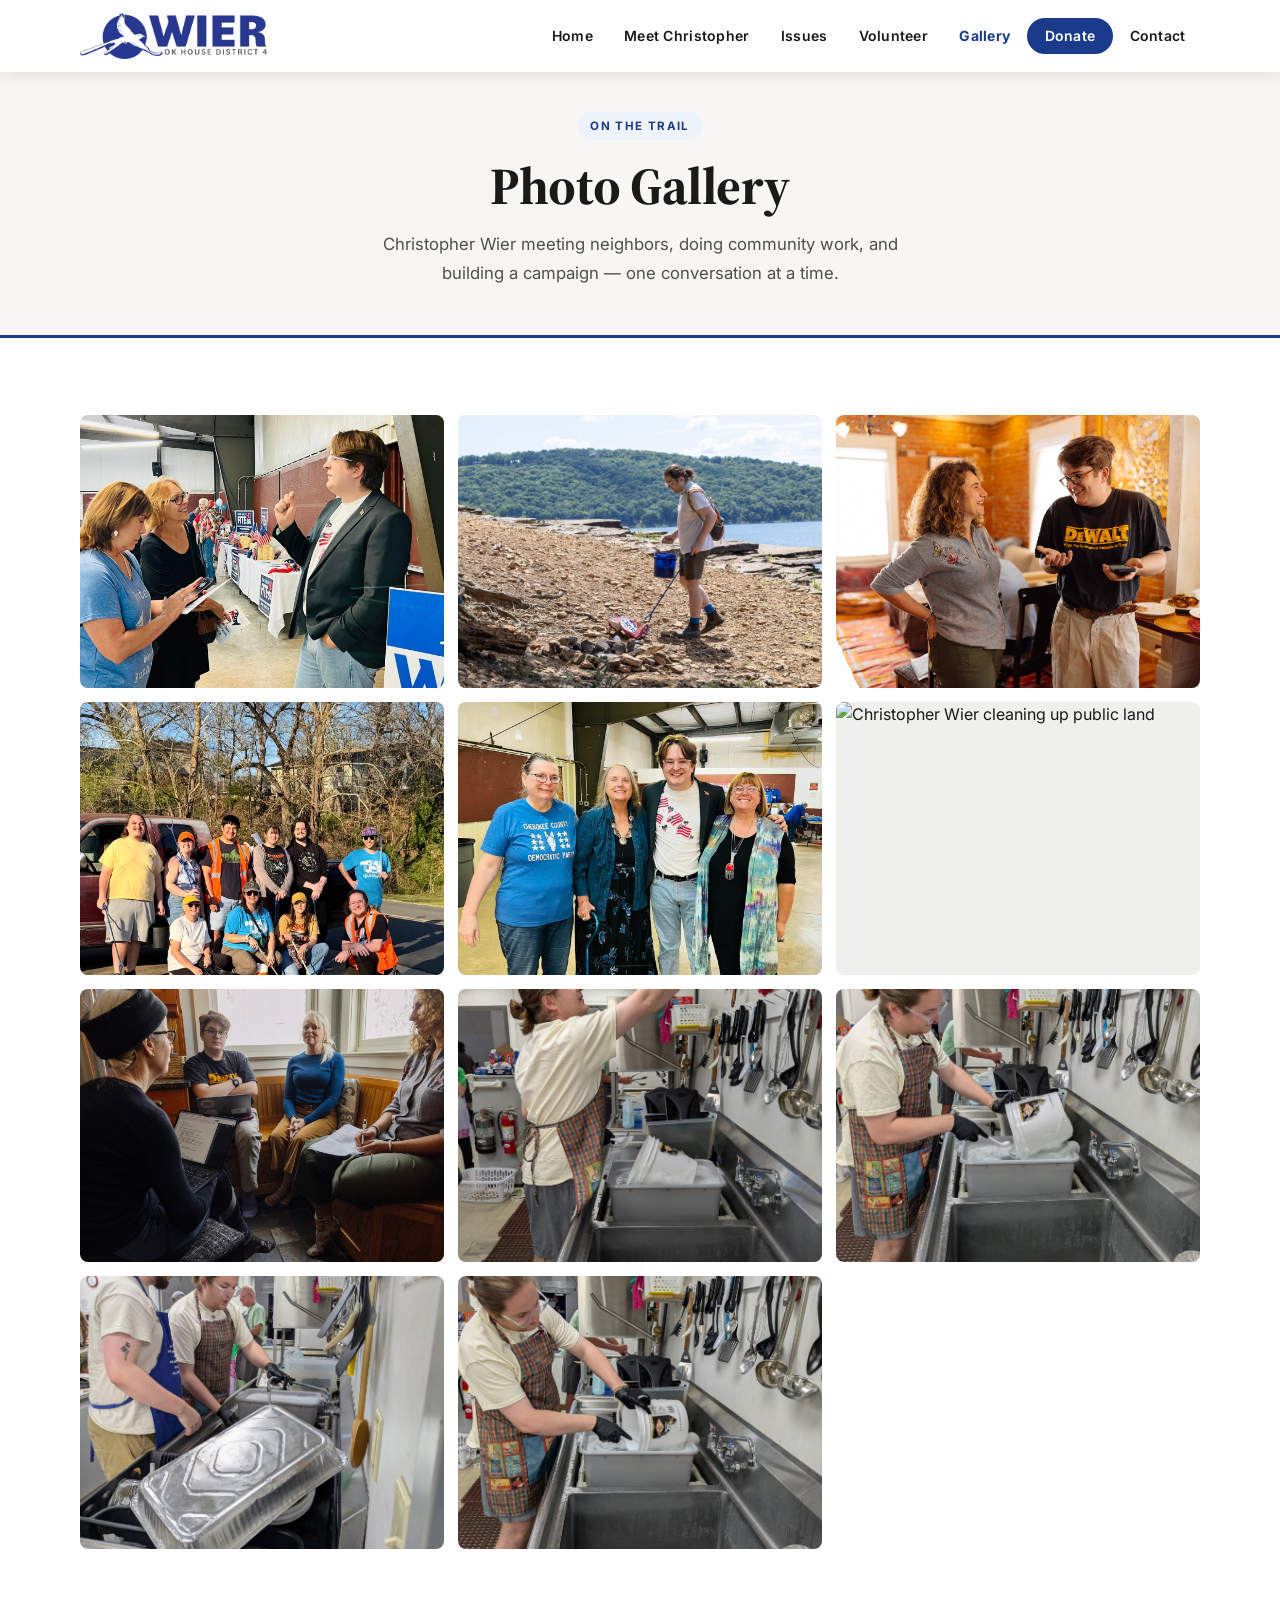
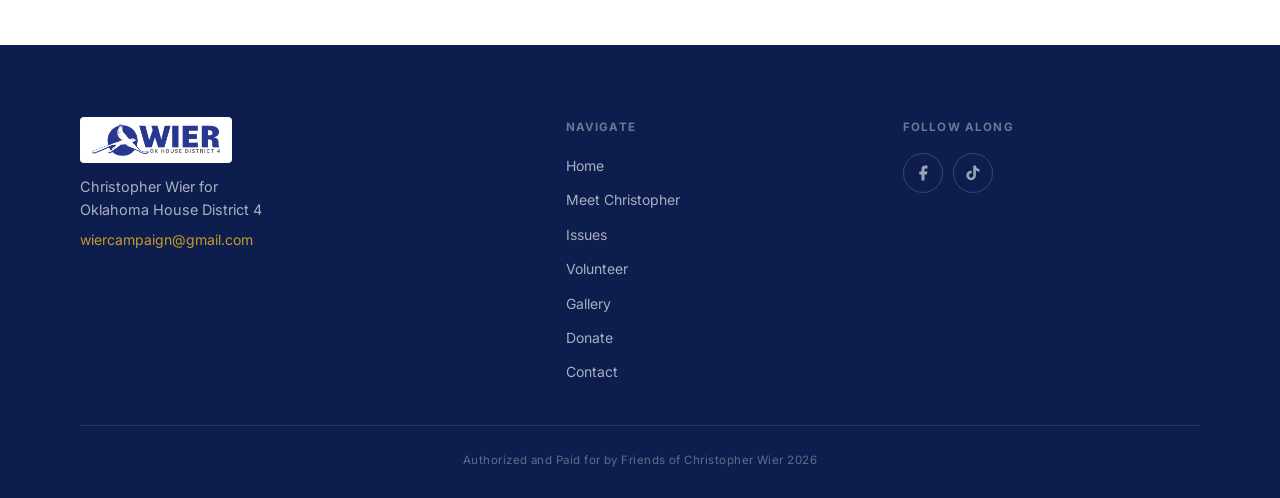
==== commit ec450a9c: "Remove campaign portraits, add photo mosaic strip, blend homepage sections - Gallery: remove separat" ====
--- a/gallery.html
+++ b/gallery.html
@@ -69,108 +69,53 @@
   <main class="gallery-main">
     <div class="container">
 
-      <!-- Campaign Portraits -->
-      <div class="gallery-category">
-        <h2 class="gallery-cat-heading">Campaign Portraits</h2>
-        <div class="photo-grid">
+      <!-- All Photos -->
+      <div class="photo-grid">
 
-          <figure class="photo-item">
-            <img src="assets/images/Front%20Page.JPG" alt="Christopher Wier at the Tahlequah bridge" loading="lazy">
-          </figure>
+        <figure class="photo-item">
+          <img src="assets/images/IMG_5459.jpg" alt="Christopher Wier talking with voters at an event" loading="lazy">
+        </figure>
 
-          <figure class="photo-item">
-            <img src="assets/images/WIER2026-1.JPG" alt="Christopher Wier" loading="lazy">
-          </figure>
+        <figure class="photo-item">
+          <img src="assets/images/WIER2026-37_edited.jpg" alt="Christopher Wier doing environmental cleanup at the lake" loading="lazy">
+        </figure>
 
-          <figure class="photo-item">
-            <img src="assets/images/WIER2026-10.JPG" alt="Christopher Wier leaning against a brick building" loading="lazy">
-          </figure>
+        <figure class="photo-item">
+          <img src="assets/images/_68A7377.jpg" alt="Christopher Wier meeting with constituents" loading="lazy">
+        </figure>
 
-          <figure class="photo-item">
-            <img src="assets/images/WIER2026-20.JPG" alt="Christopher Wier at the creek in Tahlequah" loading="lazy">
-          </figure>
+        <figure class="photo-item">
+          <img src="assets/images/IMG_7055.jpg" alt="Christopher Wier with a community cleanup crew" loading="lazy">
+        </figure>
 
-          <figure class="photo-item">
-            <img src="assets/images/WIER2026-5.JPG" alt="Christopher Wier on stone steps" loading="lazy">
-          </figure>
+        <figure class="photo-item">
+          <img src="assets/images/IMG_5456.jpg" alt="Christopher Wier with supporters at a campaign event" loading="lazy">
+        </figure>
 
-          <figure class="photo-item">
-            <img src="assets/images/DSC_1035.JPG" alt="Christopher Wier on a rural road" loading="lazy">
-          </figure>
+        <figure class="photo-item">
+          <img src="assets/images/WIER2026-38_edited.jpg" alt="Christopher Wier cleaning up public land" loading="lazy">
+        </figure>
 
-          <figure class="photo-item">
-            <img src="assets/images/DSC_1046.JPG" alt="Christopher Wier in front of a great pine tree" loading="lazy">
-          </figure>
+        <figure class="photo-item">
+          <img src="assets/images/_68A8656.jpg" alt="Christopher Wier at a campaign organizing meeting" loading="lazy">
+        </figure>
 
-          <figure class="photo-item">
-            <img src="assets/images/DSC_1092.JPG" alt="Christopher Wier looking out over the Oklahoma landscape" loading="lazy">
-          </figure>
+        <figure class="photo-item">
+          <img src="assets/images/1000003516.jpeg" alt="Christopher Wier volunteering at a community kitchen" loading="lazy">
+        </figure>
 
-          <figure class="photo-item">
-            <img src="assets/images/DSC_1108.JPG" alt="Christopher Wier laughing in the Oklahoma pinewoods" loading="lazy">
-          </figure>
+        <figure class="photo-item">
+          <img src="assets/images/1000003518.jpeg" alt="Christopher Wier doing dish work at a community food service" loading="lazy">
+        </figure>
 
-        </div>
-      </div>
+        <figure class="photo-item">
+          <img src="assets/images/1000003520.jpeg" alt="Christopher Wier volunteering at a community food pantry" loading="lazy">
+        </figure>
 
-      <!-- On the Trail -->
-      <div class="gallery-category">
-        <h2 class="gallery-cat-heading">Meeting Voters</h2>
-        <div class="photo-grid">
+        <figure class="photo-item">
+          <img src="assets/images/PXL_20260604_215813977.jpeg" alt="Christopher Wier volunteering at a community kitchen" loading="lazy">
+        </figure>
 
-          <figure class="photo-item">
-            <img src="assets/images/IMG_5459.jpg" alt="Christopher Wier talking with voters at an event" loading="lazy">
-          </figure>
-
-          <figure class="photo-item">
-            <img src="assets/images/IMG_5456.jpg" alt="Christopher Wier with supporters at a campaign event" loading="lazy">
-          </figure>
-
-          <figure class="photo-item">
-            <img src="assets/images/_68A7377.jpg" alt="Christopher Wier meeting with constituents" loading="lazy">
-          </figure>
-
-          <figure class="photo-item">
-            <img src="assets/images/_68A8656.jpg" alt="Christopher Wier at a campaign organizing meeting" loading="lazy">
-          </figure>
-
-        </div>
-      </div>
-
-      <!-- Community Service -->
-      <div class="gallery-category">
-        <h2 class="gallery-cat-heading">Community Service</h2>
-        <div class="photo-grid">
-
-          <figure class="photo-item">
-            <img src="assets/images/IMG_7055.jpg" alt="Christopher Wier with a community cleanup crew" loading="lazy">
-          </figure>
-
-          <figure class="photo-item">
-            <img src="assets/images/WIER2026-37_edited.jpg" alt="Christopher Wier doing environmental cleanup at the lake" loading="lazy">
-          </figure>
-
-          <figure class="photo-item">
-            <img src="assets/images/WIER2026-38_edited.jpg" alt="Christopher Wier cleaning up public land" loading="lazy">
-          </figure>
-
-          <figure class="photo-item">
-            <img src="assets/images/1000003516.jpeg" alt="Christopher Wier volunteering at a community kitchen" loading="lazy">
-          </figure>
-
-          <figure class="photo-item">
-            <img src="assets/images/1000003518.jpeg" alt="Christopher Wier doing dish work at a community food service" loading="lazy">
-          </figure>
-
-          <figure class="photo-item">
-            <img src="assets/images/1000003520.jpeg" alt="Christopher Wier volunteering at a community food pantry" loading="lazy">
-          </figure>
-
-          <figure class="photo-item">
-            <img src="assets/images/PXL_20260604_215813977.jpeg" alt="Christopher Wier volunteering at a community kitchen" loading="lazy">
-          </figure>
-
-        </div>
       </div>
 
     </div>
--- a/css/styles.css
+++ b/css/styles.css
@@ -508,7 +508,7 @@
   width: 100%;
   aspect-ratio: 3/4;
   object-fit: cover;
-  object-position: center top;
+  object-position: center center;
 }
 
 /* District badge */
@@ -577,7 +577,7 @@
 .photo-stack-secondary img {
   aspect-ratio: 4/3;
   object-fit: cover;
-  object-position: center top;
+  object-position: center;
 }
 
 /* ---------------------------------------------------------------
@@ -642,6 +642,27 @@
 }
 
 /* ---------------------------------------------------------------
+   10b. Full-bleed photo mosaic strip
+--------------------------------------------------------------- */
+.photo-mosaic {
+  display: flex;
+  gap: 3px;
+  overflow: hidden;
+  height: clamp(160px, 22vw, 280px);
+}
+.photo-mosaic img {
+  flex: 1;
+  min-width: 0;
+  object-fit: cover;
+  object-position: center center;
+  transition: transform .5s var(--ease);
+}
+.photo-mosaic img:hover {
+  transform: scale(1.04);
+  z-index: 1;
+}
+
+/* ---------------------------------------------------------------
    11. Plan / How We Move Forward
 --------------------------------------------------------------- */
 .plan-grid {
@@ -688,7 +709,7 @@
   box-shadow: var(--shadow-lg);
   aspect-ratio: 3/4;
   object-fit: cover;
-  object-position: center top;
+  object-position: center center;
 }
 
 /* ---------------------------------------------------------------
--- a/css/gallery.css
+++ b/css/gallery.css
@@ -87,7 +87,7 @@
   width: 100%;
   aspect-ratio: 4/3;
   object-fit: cover;
-  object-position: center top;
+  object-position: center;
   display: block;
   transition: transform .4s var(--ease);
 }
